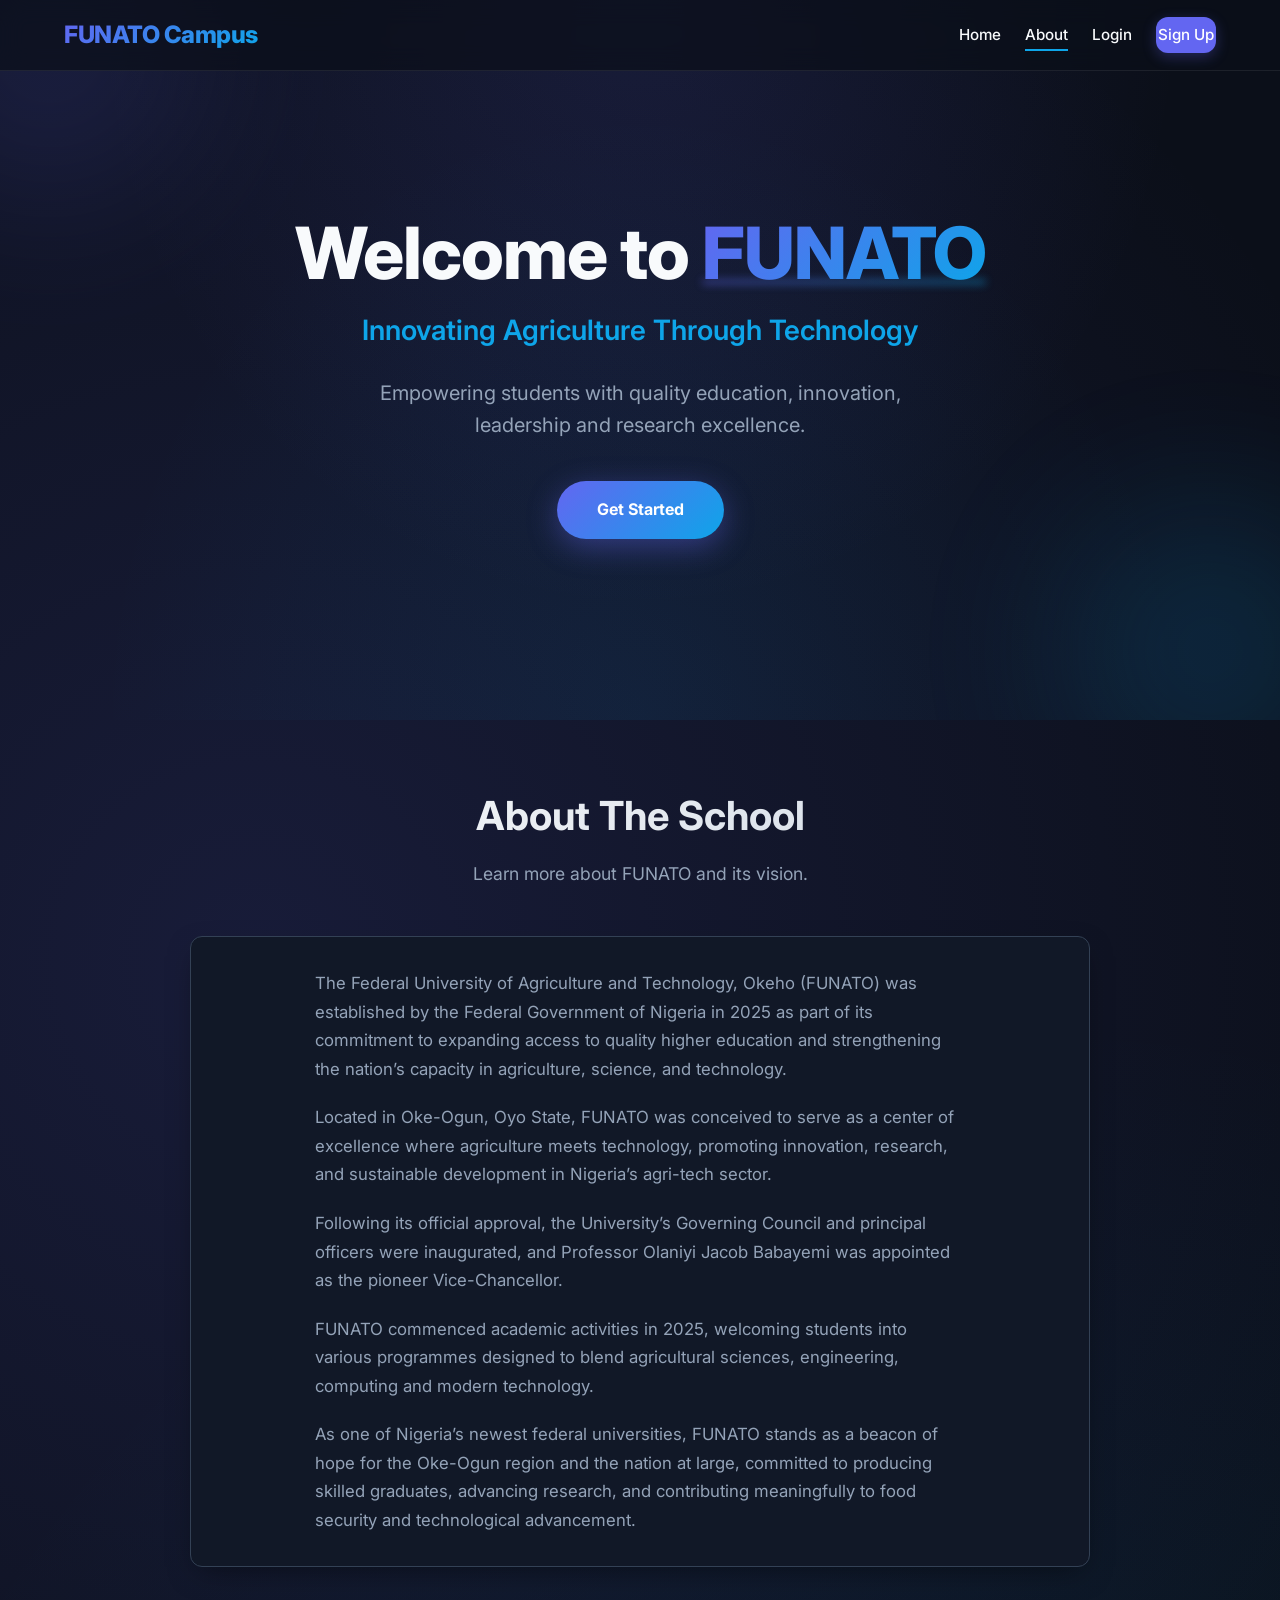
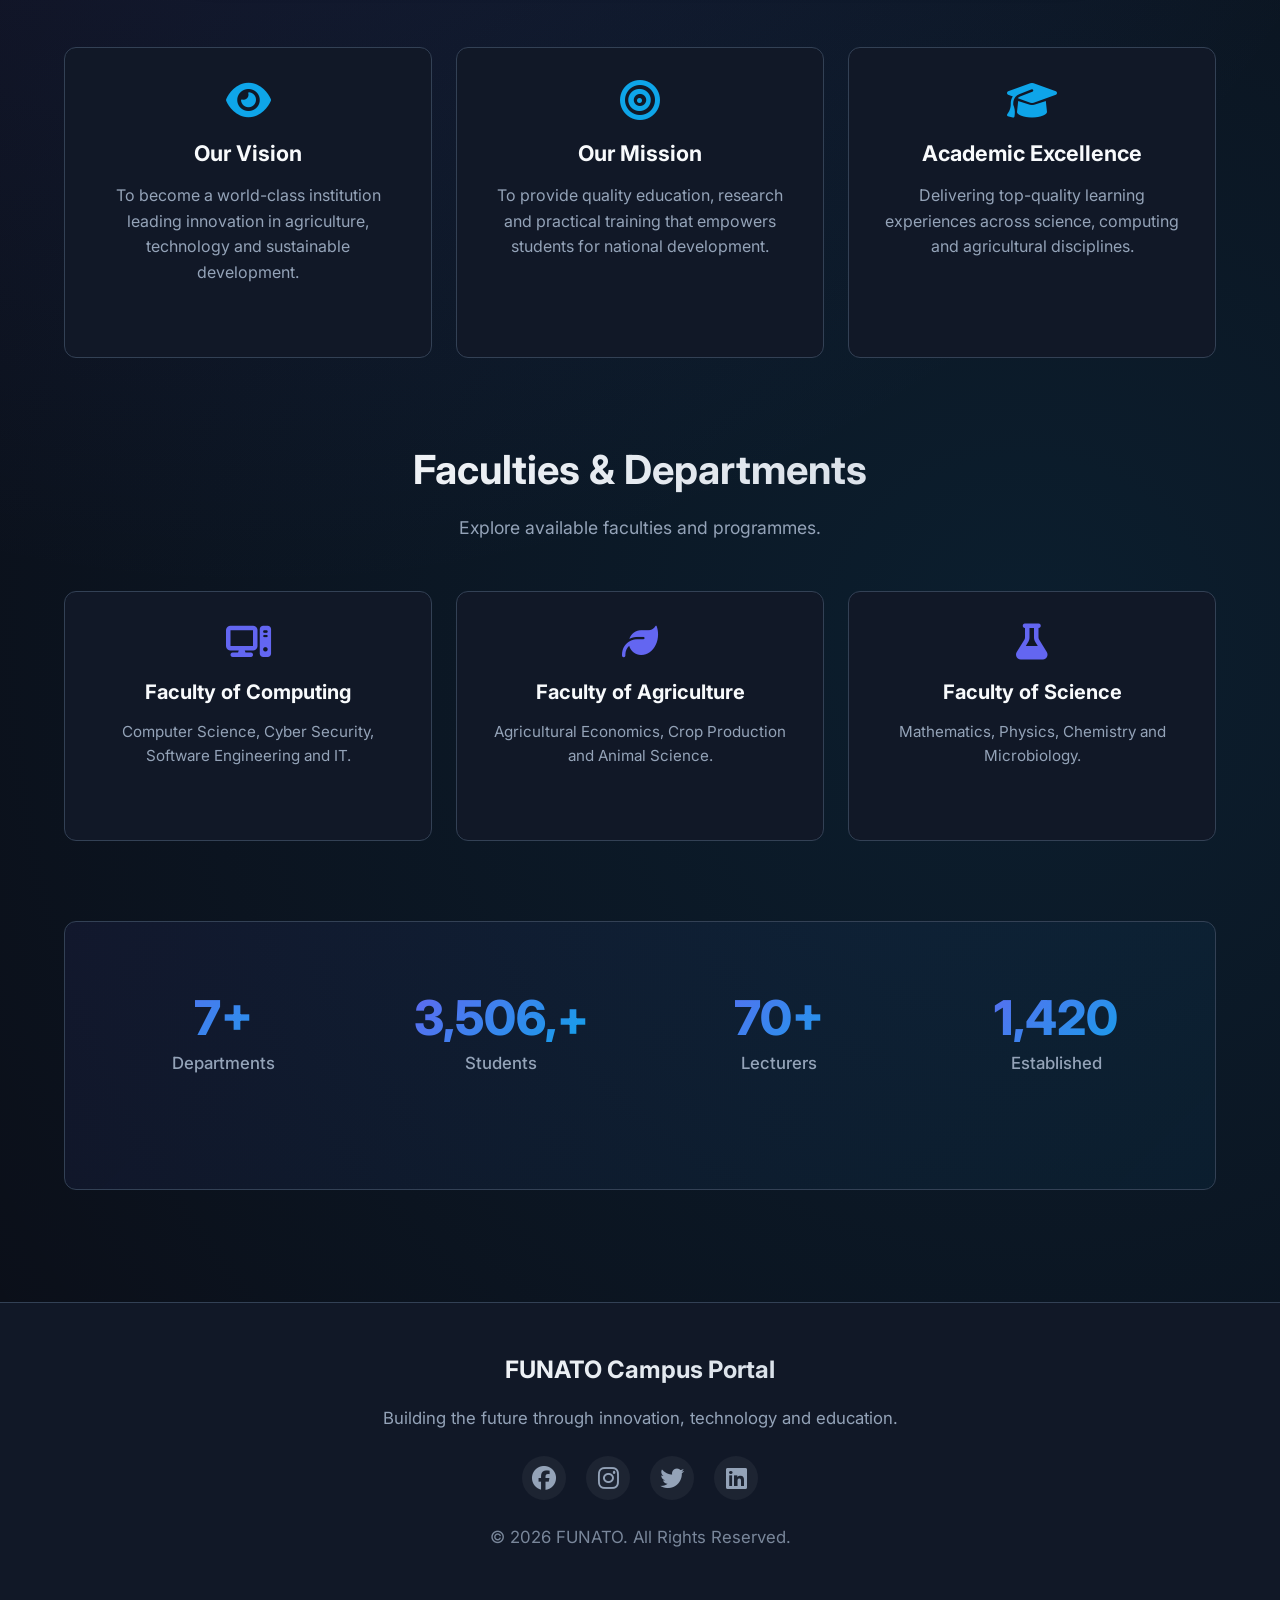
==== about.html @ 000d0471 "Add files via upload" ====
<!DOCTYPE html>
<html lang="en">
<head>
  <meta charset="UTF-8">
  <meta name="viewport" content="width=device-width, initial-scale=1.0">

  <title>Funato Campus - About</title>

  <!-- Google Font -->

  <link rel="preconnect" href="https://fonts.googleapis.com">
  <link rel="preconnect" href="https://fonts.gstatic.com" crossorigin>

  <link href="https://fonts.googleapis.com/css2?family=Poppins:wght@300;400;500;600;700&display=swap" rel="stylesheet">

  <!-- Font Awesome -->

  <link rel="stylesheet"
  href="https://cdnjs.cloudflare.com/ajax/libs/font-awesome/6.5.2/css/all.min.css">

  <!-- CSS -->

  <link rel="stylesheet" href="/assets/css/styles.css">

</head>

<body>

  <!-- NAVBAR -->

  <nav class="public-nav">

    <div class="nav-container">

      <a href="index.html" class="logo">
        FUNATO Campus
      </a>

      <div class="nav-links">

        <a href="index.html">Home</a>

        <a href="/about.html" class="active">
          About
        </a>


        <a href="login.html">
          Login
        </a>

        <a href="register.html" class="btn btn-primary btn-sm">
          Sign Up
        </a>

      </div>

      <!-- MOBILE MENU -->

      <div class="hamburger">

        <span></span>
        <span></span>
        <span></span>

      </div>

    </div>

  </nav>

  <!-- MOBILE NAV -->

  <div class="mobile-menu">

    <a href="/index.html">Home</a>

    <a href="/about.html">About</a>

    <a href="/courses.html">Courses</a>

    <a href="/lecturers.html">Lecturers</a>

    <a href="/login.html">Login</a>

    <a href="/register.html">Sign Up</a>

  </div>

  <!-- HERO SECTION -->

  <section class="about-hero">

    <div class="hero-content">

      <h1>
        Welcome to <span class="highlight">FUNATO</span>
      </h1>

      <h2 class="animated-role-text">
        Innovating Agriculture Through Technology
      </h2>

      <p>
        Empowering students with quality education,
        innovation, leadership and research excellence.
      </p>

      <a href="/register.html" class="hero-btn">
        Get Started
      </a>

    </div>

  </section>

  <!-- ABOUT SECTION -->

  <main class="about-container">

    <!-- ABOUT SCHOOL -->

    <section class="school-section">

      <div class="section-title">

        <h2>About The School</h2>

        <p>
          Learn more about FUNATO and its vision.
        </p>

      </div>

      <div class="school-text">

        <p>
          The Federal University of Agriculture and Technology,
          Okeho (FUNATO) was established by the Federal Government
          of Nigeria in 2025 as part of its commitment to expanding
          access to quality higher education and strengthening the
          nation’s capacity in agriculture, science, and technology.
        </p>

        <p>
          Located in Oke-Ogun, Oyo State, FUNATO was conceived
          to serve as a center of excellence where agriculture
          meets technology, promoting innovation, research,
          and sustainable development in Nigeria’s agri-tech sector.
        </p>

        <p>
          Following its official approval, the University’s
          Governing Council and principal officers were inaugurated,
          and Professor Olaniyi Jacob Babayemi was appointed as
          the pioneer Vice-Chancellor.
        </p>

        <p>
          FUNATO commenced academic activities in 2025,
          welcoming students into various programmes designed
          to blend agricultural sciences, engineering,
          computing and modern technology.
        </p>

        <p>
          As one of Nigeria’s newest federal universities,
          FUNATO stands as a beacon of hope for the Oke-Ogun region
          and the nation at large, committed to producing skilled
          graduates, advancing research, and contributing
          meaningfully to food security and technological advancement.
        </p>

      </div>

    </section>

    <!-- VISION & MISSION -->

    <section class="vision-mission">
      <div class="vision-box">

        <i class="fa-solid fa-eye"></i>

        <h3>Our Vision</h3>

        <p>
          To become a world-class institution leading innovation
          in agriculture, technology and sustainable development.
        </p>

      </div>

      <div class="vision-box">

        <i class="fa-solid fa-bullseye"></i>

        <h3>Our Mission</h3>

        <p>
          To provide quality education, research and practical
          training that empowers students for national development.
        </p>

      </div>

      <div class="vision-box">

        <i class="fa-solid fa-graduation-cap"></i>

        <h3>Academic Excellence</h3>

        <p>
          Delivering top-quality learning experiences
          across science, computing and agricultural disciplines.
        </p>

      </div>

    </section>

    <!-- FACULTIES -->

    <section class="faculties">

      <div class="section-title">

        <h2>Faculties & Departments</h2>

        <p>
          Explore available faculties and programmes.
        </p>

      </div>

      <div class="faculty-grid">

        <div class="faculty-card">
          <i class="fa-solid fa-computer"></i>
          <h3>Faculty of Computing</h3>
          <p>
            Computer Science, Cyber Security,
            Software Engineering and IT.
          </p>
        </div>

        <div class="faculty-card">
          <i class="fa-solid fa-leaf"></i>
          <h3>Faculty of Agriculture</h3>
          <p>
            Agricultural Economics,
            Crop Production and Animal Science.
          </p>
        </div>

        <div class="faculty-card">
          <i class="fa-solid fa-flask"></i>
          <h3>Faculty of Science</h3>
          <p>
            Mathematics, Physics,
            Chemistry and Microbiology.
          </p>
        </div>

      </div>

    </section>

    <!-- STATISTICS -->

    <section class="stats-section">

      <div class="stat-box">

        <h2>10+</h2>

        <p>Departments</p>

      </div>

      <div class="stat-box">

        <h2>5,000+</h2>

        <p>Students</p>

      </div>

      <div class="stat-box">

        <h2>100+</h2>

        <p>Lecturers</p>

      </div>

      <div class="stat-box">

        <h2>2025</h2>

        <p>Established</p>

      </div>

    </section>

  </main>

  <!-- FOOTER -->

  <footer class="footer">

    <div class="footer-content">

      <h3>FUNATO Campus Portal</h3>

      <p>
        Building the future through innovation,
        technology and education.
      </p>

      <div class="socials">

        <i class="fa-brands fa-facebook"></i>

        <i class="fa-brands fa-instagram"></i>

        <i class="fa-brands fa-twitter"></i>

        <i class="fa-brands fa-linkedin"></i>

      </div>

      <p class="copyright">
        © 2026 FUNATO. All Rights Reserved.
      </p>

    </div>

  </footer>

  <script src="/assets/js/script.js"></script>

</body>
</html>
---- assets/css/styles.css ----
@import url('https://fonts.googleapis.com/css2?family=Inter:wght@400;500;600;700;800&display=swap');

:root {
  --primary: #6366f1;
  --primary-hover: #4f46e5;
  --accent: #0ea5e9;
  --bg: #0b0f19;
  --surface: #111827;
  --text: #f8fafc;
  --muted: #94a3b8;
  --border: #334155;
  --radius: 12px;
  --transition: 0.3s cubic-bezier(0.4, 0, 0.2, 1);
  --shadow: 0 10px 30px -10px rgba(0, 0, 0, 0.5);
}

* { box-sizing: border-box; margin: 0; padding: 0; }
html { scroll-behavior: smooth; }
body {
  font-family: 'Inter', system-ui, -apple-system, sans-serif;
  background: var(--bg);
  color: var(--text);
  line-height: 1.6;
  overflow-x: hidden;
  background-image: 
    radial-gradient(circle at 20% 30%, rgba(99, 102, 241, 0.15) 0%, transparent 50%),
    radial-gradient(circle at 80% 70%, rgba(14, 165, 233, 0.1) 0%, transparent 50%);
}

a { text-decoration: none; color: inherit; transition: var(--transition); }
a:focus-visible { outline: 2px solid var(--accent); outline-offset: 2px; border-radius: 4px; }

/* Navigation */
.public-nav {
  position: fixed; top: 0; left: 0; width: 100%; z-index: 1000;
  backdrop-filter: blur(12px); -webkit-backdrop-filter: blur(12px);
  background: rgba(11, 15, 25, 0.7); border-bottom: 1px solid rgba(255, 255, 255, 0.08);
  transition: var(--transition);
}
.public-nav.scrolled { background: rgba(11, 15, 25, 0.95); box-shadow: var(--shadow); }

.nav-container { max-width: 1200px; margin: 0 auto; padding: 1rem 1.5rem; display: flex; justify-content: space-between; align-items: center; }
.logo { font-size: 1.5rem; font-weight: 800; letter-spacing: -0.5px; background: linear-gradient(135deg, var(--primary), var(--accent)); -webkit-background-clip: text; background-clip: text; color: transparent; }

.nav-links { display: flex; gap: 1.5rem; align-items: center; }
.nav-links a { font-weight: 500; font-size: 0.95rem; position: relative; padding: 0.25rem 0; }
.nav-links a::after { content: ''; position: absolute; bottom: 0; left: 0; width: 0; height: 2px; background: var(--accent); transition: var(--transition); }
.nav-links a:hover::after, .nav-links a.active::after { width: 100%; }
.nav-links a:hover { color: var(--accent); }

/* Buttons */
.btn { display: inline-flex; align-items: center; justify-content: center; padding: 0.75rem 1.5rem; border-radius: var(--radius); font-weight: 600; font-size: 0.95rem; cursor: pointer; border: 2px solid transparent; transition: var(--transition); position: relative; overflow: hidden; }
.btn-primary { background: var(--primary); color: white; box-shadow: 0 4px 14px rgba(99, 102, 241, 0.3); }
.btn-primary:hover { background: var(--primary-hover); transform: translateY(-2px); box-shadow: 0 8px 25px rgba(99, 102, 241, 0.4); }
.btn-outline { background: transparent; border-color: var(--border); color: var(--text); }
.btn-outline:hover { border-color: var(--primary); color: var(--primary); background: rgba(99, 102, 241, 0.1); transform: translateY(-2px); }
.btn-sm { padding: 0.5rem 1rem; font-size: 0.85rem; }

/* Hamburger */
.hamburger { display: none; flex-direction: column; gap: 5px; cursor: pointer; padding: 0.5rem; z-index: 1001; background: none; border: none; }
.hamburger span { display: block; width: 24px; height: 2px; background: var(--text); border-radius: 2px; transition: var(--transition); transform-origin: center; }
.hamburger.active span:nth-child(1) { transform: translateY(7px) rotate(45deg); }
.hamburger.active span:nth-child(2) { opacity: 0; transform: scaleX(0); }
.hamburger.active span:nth-child(3) { transform: translateY(-7px) rotate(-45deg); }

/* Mobile Menu */
.mobile-menu { 
  position: fixed; top: 72px; left: 0; width: 100%; background: var(--surface); 
  padding: 1.5rem; display: flex; flex-direction: column; gap: 1rem; 
  border-bottom: 1px solid var(--border); box-shadow: var(--shadow);
  transform: translateY(-20px); opacity: 0; visibility: hidden; 
  transition: var(--transition); z-index: 999; 
}
.mobile-menu.active { transform: translateY(0); opacity: 1; visibility: visible; }
.mobile-menu a { padding: 0.75rem 1rem; border-radius: 8px; font-weight: 500; }
.mobile-menu a:hover { background: rgba(255,255,255,0.05); color: var(--accent); }

/* Hero Section */
main.container { max-width: 1000px; margin: 120px auto 4rem; padding: 2rem 1.5rem; text-align: center; position: relative; }
main h1 { font-size: clamp(2.5rem, 5vw, 4rem); margin-bottom: 1rem; line-height: 1.2; background: linear-gradient(90deg, #fff, #cbd5e1, #fff); background-size: 200% auto; -webkit-background-clip: text; background-clip: text; color: transparent; animation: shimmer 4s linear infinite, fadeUp 0.8s ease-out both; }
main p { color: var(--muted); font-size: clamp(1rem, 2vw, 1.25rem); max-width: 650px; margin: 0 auto 2.5rem; animation: fadeUp 0.8s ease-out 0.2s both; }
main > div[style*="flex"] { display: flex; gap: 1rem; justify-content: center; flex-wrap: wrap; animation: fadeUp 0.8s ease-out 0.4s both; }

/* Decorative Glow */
main.container::before { content: ''; position: absolute; top: -50px; left: -50px; width: 150px; height: 150px; background: var(--primary); filter: blur(80px); opacity: 0.2; border-radius: 50%; animation: float 8s ease-in-out infinite; z-index: -1; pointer-events: none; }
main.container::after { content: ''; position: absolute; bottom: -30px; right: -30px; width: 120px; height: 120px; background: var(--accent); filter: blur(70px); opacity: 0.2; border-radius: 50%; animation: float 10s ease-in-out infinite reverse; z-index: -1; pointer-events: none; }

/* Animations */
@keyframes shimmer { to { background-position: 200% center; } }
@keyframes fadeUp { from { opacity: 0; transform: translateY(24px); } to { opacity: 1; transform: translateY(0); } }
@keyframes float { 0%, 100% { transform: translate(0, 0); } 50% { transform: translate(20px, -20px); } }

/* Responsive */
@media (max-width: 768px) {
  .nav-links { display: none; }
  .hamburger { display: flex; }
  main.container { margin-top: 100px; padding: 1.5rem; }
  .btn { width: 100%; max-width: 280px; }
}

/* ============ ABOUT PAGE SPECIFIC STYLES ============ */

/* Hero Section */
.about-hero {
  min-height: 80vh;
  display: flex;
  align-items: center;
  justify-content: center;
  text-align: center;
  padding: 6rem 1.5rem 4rem;
  position: relative;
  overflow: hidden;
  background: radial-gradient(ellipse at top, rgba(99, 102, 241, 0.12), transparent 60%),
              radial-gradient(ellipse at bottom, rgba(14, 165, 233, 0.08), transparent 60%);
}

.hero-content {
  max-width: 800px;
  animation: fadeUp 1s ease-out both;
}

.hero-content h1 {
  font-size: clamp(2.5rem, 6vw, 4.5rem);
  font-weight: 800;
  line-height: 1.1;
  margin-bottom: 1rem;
  letter-spacing: -1px;
}

.hero-content .highlight {
  background: linear-gradient(135deg, var(--primary), var(--accent));
  -webkit-background-clip: text;
  background-clip: text;
  color: transparent;
  position: relative;
  display: inline-block;
}

.hero-content .highlight::after {
  content: '';
  position: absolute;
  bottom: 8px;
  left: 50%;
  transform: translateX(-50%);
  width: 100%;
  height: 4px;
  background: linear-gradient(90deg, var(--primary), var(--accent));
  border-radius: 2px;
  opacity: 0.6;
  filter: blur(4px);
}

.animated-role-text {
  font-size: clamp(1.25rem, 3vw, 1.75rem);
  font-weight: 600;
  color: var(--accent);
  margin: 0.5rem 0 1.5rem;
  min-height: 2.2rem;
  animation: fadeUp 1s ease-out 0.2s both;
}

.hero-content p {
  color: var(--muted);
  font-size: clamp(1rem, 2.5vw, 1.25rem);
  max-width: 600px;
  margin: 0 auto 2.5rem;
  animation: fadeUp 1s ease-out 0.4s both;
}

.hero-btn {
  display: inline-flex;
  align-items: center;
  gap: 0.5rem;
  padding: 1rem 2.5rem;
  background: linear-gradient(135deg, var(--primary), var(--accent));
  color: white;
  font-weight: 700;
  border-radius: 50px;
  border: none;
  cursor: pointer;
  transition: var(--transition);
  box-shadow: 0 8px 30px rgba(99, 102, 241, 0.4);
  animation: fadeUp 1s ease-out 0.6s both, pulse 3s infinite 1s;
}

.hero-btn:hover {
  transform: translateY(-3px) scale(1.03);
  box-shadow: 0 15px 40px rgba(99, 102, 241, 0.6);
}

.hero-btn i {
  transition: var(--transition);
}

.hero-btn:hover i {
  transform: translateX(4px);
}

@keyframes pulse {
  0%, 100% { box-shadow: 0 8px 30px rgba(99, 102, 241, 0.4); }
  50% { box-shadow: 0 8px 45px rgba(99, 102, 241, 0.7); }
}

/* Decorative floating elements */
.about-hero::before,
.about-hero::after {
  content: '';
  position: absolute;
  width: 300px;
  height: 300px;
  border-radius: 50%;
  filter: blur(80px);
  opacity: 0.15;
  z-index: 0;
  animation: float 12s ease-in-out infinite;
  pointer-events: none;
}

.about-hero::before {
  background: var(--primary);
  top: -100px;
  left: -100px;
}

.about-hero::after {
  background: var(--accent);
  bottom: -80px;
  right: -80px;
  animation-delay: -6s;
}

/* Main Container */
.about-container {
  max-width: 1200px;
  margin: 0 auto;
  padding: 4rem 1.5rem;
}

/* Section Titles */
.section-title {
  text-align: center;
  margin-bottom: 3rem;
  animation: fadeUp 0.8s ease-out both;
}

.section-title h2 {
  font-size: clamp(1.75rem, 4vw, 2.5rem);
  font-weight: 700;
  margin-bottom: 0.75rem;
  background: linear-gradient(135deg, #fff, #cbd5e1);
  -webkit-background-clip: text;
  background-clip: text;
  color: transparent;
}

.section-title p {
  color: var(--muted);
  font-size: 1.1rem;
  max-width: 600px;
  margin: 0 auto;
}

/* School Section */
.school-section {
  margin-bottom: 5rem;
  animation: fadeUp 0.8s ease-out 0.2s both;
}

.school-text {
  background: var(--surface);
  border: 1px solid var(--border);
  border-radius: var(--radius);
  padding: 2rem;
  max-width: 900px;
  margin: 0 auto;
  box-shadow: var(--shadow);
}

.school-text p {
  color: var(--muted);
  margin-bottom: 1.25rem;
  line-height: 1.7;
  font-size: 1.05rem;
}

.school-text p:last-child {
  margin-bottom: 0;
}

/* Vision & Mission Cards */
.vision-mission {
  display: grid;
  grid-template-columns: repeat(auto-fit, minmax(280px, 1fr));
  gap: 1.5rem;
  margin-bottom: 5rem;
}

.vision-box {
  background: var(--surface);
  border: 1px solid var(--border);
  border-radius: var(--radius);
  padding: 2rem;
  text-align: center;
  transition: var(--transition);
  position: relative;
  overflow: hidden;
  animation: fadeUp 0.8s ease-out both;
}

.vision-box:nth-child(1) { animation-delay: 0.1s; }
.vision-box:nth-child(2) { animation-delay: 0.2s; }
.vision-box:nth-child(3) { animation-delay: 0.3s; }

.vision-box::before {
  content: '';
  position: absolute;
  top: 0;
  left: 0;
  width: 100%;
  height: 4px;
  background: linear-gradient(90deg, var(--primary), var(--accent));
  transform: scaleX(0);
  transform-origin: left;
  transition: var(--transition);
}

.vision-box:hover {
  transform: translateY(-8px);
  border-color: var(--primary);
  box-shadow: 0 20px 40px rgba(0, 0, 0, 0.3);
}

.vision-box:hover::before {
  transform: scaleX(1);
}

.vision-box i {
  font-size: 2.5rem;
  color: var(--accent);
  margin-bottom: 1rem;
  display: block;
}

.vision-box h3 {
  font-size: 1.35rem;
  font-weight: 700;
  margin-bottom: 0.75rem;
  color: var(--text);
}

.vision-box p {
  color: var(--muted);
  font-size: 1rem;
  line-height: 1.6;
}

/* Faculties Grid */
.faculties {
  margin-bottom: 5rem;
}

.faculty-grid {
  display: grid;
  grid-template-columns: repeat(auto-fit, minmax(280px, 1fr));
  gap: 1.5rem;
}

.faculty-card {
  background: var(--surface);
  border: 1px solid var(--border);
  border-radius: var(--radius);
  padding: 2rem;
  text-align: center;
  transition: var(--transition);
  position: relative;
  overflow: hidden;
  animation: fadeUp 0.8s ease-out both;
}

.faculty-card:nth-child(1) { animation-delay: 0.1s; }
.faculty-card:nth-child(2) { animation-delay: 0.2s; }
.faculty-card:nth-child(3) { animation-delay: 0.3s; }

.faculty-card::after {
  content: '';
  position: absolute;
  inset: 0;
  background: linear-gradient(135deg, rgba(99, 102, 241, 0.08), transparent);
  opacity: 0;
  transition: var(--transition);
  pointer-events: none;
}

.faculty-card:hover {
  transform: translateY(-6px);
  border-color: var(--primary);
  box-shadow: 0 15px 35px rgba(0, 0, 0, 0.25);
}

.faculty-card:hover::after {
  opacity: 1;
}

.faculty-card i {
  font-size: 2.25rem;
  color: var(--primary);
  margin-bottom: 1rem;
  display: block;
  transition: var(--transition);
}

.faculty-card:hover i {
  transform: scale(1.1) rotate(5deg);
  color: var(--accent);
}

.faculty-card h3 {
  font-size: 1.25rem;
  font-weight: 700;
  margin-bottom: 0.75rem;
  color: var(--text);
}

.faculty-card p {
  color: var(--muted);
  font-size: 0.95rem;
  line-height: 1.6;
}

/* Statistics Section */
.stats-section {
  display: grid;
  grid-template-columns: repeat(auto-fit, minmax(180px, 1fr));
  gap: 1.5rem;
  padding: 3rem 2rem;
  background: linear-gradient(135deg, rgba(99, 102, 241, 0.08), rgba(14, 165, 233, 0.05));
  border: 1px solid var(--border);
  border-radius: var(--radius);
  text-align: center;
  animation: fadeUp 0.8s ease-out 0.4s both;
}

.stat-box {
  padding: 1.5rem;
}

.stat-box h2 {
  font-size: clamp(2rem, 5vw, 3rem);
  font-weight: 800;
  background: linear-gradient(135deg, var(--primary), var(--accent));
  -webkit-background-clip: text;
  background-clip: text;
  color: transparent;
  margin-bottom: 0.5rem;
  line-height: 1;
}

.stat-box p {
  color: var(--muted);
  font-weight: 500;
  font-size: 1.05rem;
}

/* Footer */
.footer {
  background: var(--surface);
  border-top: 1px solid var(--border);
  padding: 3rem 1.5rem 2rem;
  text-align: center;
  margin-top: 3rem;
}

.footer-content {
  max-width: 600px;
  margin: 0 auto;
}

.footer h3 {
  font-size: 1.5rem;
  font-weight: 700;
  margin-bottom: 1rem;
  background: linear-gradient(135deg, #fff, #cbd5e1);
  -webkit-background-clip: text;
  background-clip: text;
  color: transparent;
}

.footer p {
  color: var(--muted);
  margin-bottom: 1.5rem;
  font-size: 1.05rem;
}

.socials {
  display: flex;
  justify-content: center;
  gap: 1.25rem;
  margin-bottom: 1.5rem;
}

.socials i {
  font-size: 1.5rem;
  color: var(--muted);
  transition: var(--transition);
  cursor: pointer;
  width: 44px;
  height: 44px;
  display: flex;
  align-items: center;
  justify-content: center;
  border-radius: 50%;
  background: rgba(255, 255, 255, 0.05);
}

.socials i:hover {
  color: var(--accent);
  background: rgba(14, 165, 233, 0.15);
  transform: translateY(-3px);
}

.copyright {
  color: var(--muted);
  font-size: 0.9rem;
  opacity: 0.8;
}

/* ============ SCROLL ANIMATIONS ============ */
.scroll-reveal {
  opacity: 0;
  transform: translateY(30px);
  transition: opacity 0.8s ease, transform 0.8s ease;
}

.scroll-reveal.visible {
  opacity: 1;
  transform: translateY(0);
}

/* Staggered delays for grid items */
.faculty-card.scroll-reveal:nth-child(1) { transition-delay: 0.1s; }
.faculty-card.scroll-reveal:nth-child(2) { transition-delay: 0.2s; }
.faculty-card.scroll-reveal:nth-child(3) { transition-delay: 0.3s; }

.vision-box.scroll-reveal:nth-child(1) { transition-delay: 0.1s; }
.vision-box.scroll-reveal:nth-child(2) { transition-delay: 0.2s; }
.vision-box.scroll-reveal:nth-child(3) { transition-delay: 0.3s; }

/* Responsive Adjustments */
@media (max-width: 768px) {
  .about-hero {
    min-height: 70vh;
    padding: 5rem 1.5rem 3rem;
  }
  
  .hero-btn {
    width: 100%;
    max-width: 300px;
    justify-content: center;
  }
  
  .about-container {
    padding: 3rem 1.5rem;
  }
  
  .school-text {
    padding: 1.5rem;
  }
  
  .vision-mission,
  .faculty-grid,
  .stats-section {
    grid-template-columns: 1fr;
  }
  
  .stat-box h2 {
    font-size: 2.5rem;
  }
}

@media (max-width: 480px) {
  .hero-content h1 {
    font-size: 2.25rem;
  }
  
  .animated-role-text {
    font-size: 1.25rem;
  }
  
  .section-title h2 {
    font-size: 1.75rem;
  }
}


/* ============ AUTH PAGES (Login/Signup) SHARED STYLES ============ */

.auth-wrapper {
  min-height: 100vh;
  display: flex;
  align-items: center;
  justify-content: center;
  padding: 2rem 1.5rem;
  background: var(--bg);
  background-image: 
    radial-gradient(ellipse at top, rgba(99, 102, 241, 0.1), transparent 50%),
    radial-gradient(ellipse at bottom, rgba(14, 165, 233, 0.08), transparent 50%);
  position: relative;
  overflow: hidden;
}

/* Decorative floating orbs */
.auth-wrapper::before,
.auth-wrapper::after {
  content: '';
  position: absolute;
  width: 400px;
  height: 400px;
  border-radius: 50%;
  filter: blur(100px);
  opacity: 0.15;
  animation: float 15s ease-in-out infinite;
  pointer-events: none;
  z-index: 0;
}

.auth-wrapper::before {
  background: var(--primary);
  top: -150px;
  left: -150px;
}

.auth-wrapper::after {
  background: var(--accent);
  bottom: -150px;
  right: -150px;
  animation-delay: -7s;
}

/* Auth Card */
.card {
  background: var(--surface);
  border: 1px solid var(--border);
  border-radius: 20px;
  padding: 2.5rem;
  width: 100%;
  max-width: 480px;
  box-shadow: var(--shadow);
  position: relative;
  z-index: 1;
  animation: cardEntrance 0.6s ease-out both;
}

@keyframes cardEntrance {
  from { opacity: 0; transform: translateY(30px) scale(0.98); }
  to { opacity: 1; transform: translateY(0) scale(1); }
}

.card h2 {
  font-size: 1.75rem;
  font-weight: 700;
  text-align: center;
  margin-bottom: 0.5rem;
  background: linear-gradient(135deg, #fff, #cbd5e1);
  -webkit-background-clip: text;
  background-clip: text;
  color: transparent;
}

.card > p {
  text-align: center;
  color: var(--muted);
  margin-bottom: 2rem;
  font-size: 0.95rem;
}

/* ============ FLOATING LABEL FORM ============ */

.form-group {
  position: relative;
  margin-bottom: 1.5rem;
}

.form-input,
.form-select {
  width: 100%;
  padding: 1rem 1.25rem;
  background: rgba(255, 255, 255, 0.05);
  border: 2px solid var(--border);
  border-radius: 12px;
  color: var(--text);
  font-size: 1rem;
  font-family: inherit;
  transition: var(--transition);
  outline: none;
}

.form-input:focus,
.form-select:focus {
  border-color: var(--primary);
  background: rgba(99, 102, 241, 0.08);
  box-shadow: 0 0 0 4px rgba(99, 102, 241, 0.15);
}

.form-input::placeholder {
  color: transparent;
}

/* Floating Label */
.form-label {
  position: absolute;
  left: 1.25rem;
  top: 1rem;
  color: var(--muted);
  font-size: 1rem;
  pointer-events: none;
  transition: var(--transition);
  background: var(--surface);
  padding: 0 0.35rem;
  z-index: 2;
}

/* Label float animation */
.form-input:focus ~ .form-label,
.form-input:not(:placeholder-shown) ~ .form-label,
.form-select:focus ~ .form-label,
.form-select:valid ~ .form-label {
  top: -0.6rem;
  left: 1rem;
  font-size: 0.8rem;
  font-weight: 600;
  color: var(--primary);
  background: var(--surface);
}

.form-input:focus ~ .form-label {
  color: var(--accent);
}

/* Error States */
.form-input.error,
.form-select.error {
  border-color: #ef4444;
  background: rgba(239, 68, 68, 0.08);
}

.form-input.error:focus,
.form-select.error:focus {
  box-shadow: 0 0 0 4px rgba(239, 68, 68, 0.15);
}

.form-error {
  position: absolute;
  left: 1.25rem;
  bottom: -1.4rem;
  color: #ef4444;
  font-size: 0.8rem;
  font-weight: 500;
  opacity: 0;
  transform: translateY(-6px);
  transition: var(--transition);
  pointer-events: none;
}

.form-group.error .form-error {
  opacity: 1;
  transform: translateY(0);
}

/* ============ PASSWORD FIELD WITH TOGGLE ============ */

.password-group {
  position: relative;
}

.toggle-password {
  position: absolute;
  right: 1rem;
  top: 50%;
  transform: translateY(-50%);
  cursor: pointer;
  font-size: 1.25rem;
  color: var(--muted);
  transition: var(--transition);
  z-index: 3;
  background: none;
  border: none;
  padding: 0.25rem;
  display: flex;
  align-items: center;
  justify-content: center;
  border-radius: 6px;
}

.toggle-password:hover {
  color: var(--accent);
  background: rgba(14, 165, 233, 0.1);
}

.toggle-password.active {
  color: var(--primary);
}

/* Password strength indicator (optional) */
.password-strength {
  height: 4px;
  background: var(--border);
  border-radius: 2px;
  margin-top: 0.5rem;
  overflow: hidden;
  display: none;
}

.password-strength.visible {
  display: block;
  animation: slideDown 0.3s ease;
}

@keyframes slideDown {
  from { opacity: 0; transform: translateY(-10px); }
  to { opacity: 1; transform: translateY(0); }
}

.password-strength-bar {
  height: 100%;
  width: 0%;
  transition: width 0.3s ease, background 0.3s ease;
  border-radius: 2px;
}

.password-strength-bar.weak { width: 33%; background: #ef4444; }
.password-strength-bar.medium { width: 66%; background: #f59e0b; }
.password-strength-bar.strong { width: 100%; background: #22c55e; }

/* ============ SUBMIT BUTTON ============ */

.btn-submit {
  width: 100%;
  padding: 1rem;
  background: linear-gradient(135deg, var(--primary), var(--accent));
  color: white;
  font-weight: 700;
  font-size: 1rem;
  border: none;
  border-radius: 12px;
  cursor: pointer;
  transition: var(--transition);
  position: relative;
  overflow: hidden;
  margin-top: 1rem;
  box-shadow: 0 8px 25px rgba(99, 102, 241, 0.35);
}

.btn-submit:hover {
  transform: translateY(-2px);
  box-shadow: 0 12px 35px rgba(99, 102, 241, 0.5);
}

.btn-submit:active {
  transform: translateY(0);
}

.btn-submit::after {
  content: '';
  position: absolute;
  inset: 0;
  background: linear-gradient(135deg, var(--accent), var(--primary));
  opacity: 0;
  transition: var(--transition);
}

.btn-submit:hover::after {
  opacity: 1;
}

.btn-submit:disabled {
  opacity: 0.6;
  cursor: not-allowed;
  transform: none;
}

/* Loading state */
.btn-submit.loading {
  pointer-events: none;
  color: transparent;
}

.btn-submit.loading::before {
  content: '';
  position: absolute;
  width: 20px;
  height: 20px;
  border: 2px solid rgba(255, 255, 255, 0.3);
  border-top-color: white;
  border-radius: 50%;
  animation: spin 0.8s linear infinite;
  left: 50%;
  top: 50%;
  transform: translate(-50%, -50%);
}

@keyframes spin {
  to { transform: translate(-50%, -50%) rotate(360deg); }
}

/* ============ FOOTER LINKS ============ */

.auth-footer {
  text-align: center;
  margin-top: 1.5rem;
  color: var(--muted);
  font-size: 0.95rem;
}

.auth-footer a {
  color: var(--accent);
  font-weight: 600;
  transition: var(--transition);
}

.auth-footer a:hover {
  color: var(--primary);
  text-decoration: underline;
}

/* ============ SOCIAL LOGIN (Optional) ============ */

.social-divider {
  display: flex;
  align-items: center;
  gap: 1rem;
  margin: 1.5rem 0;
  color: var(--muted);
  font-size: 0.9rem;
}

.social-divider::before,
.social-divider::after {
  content: '';
  flex: 1;
  height: 1px;
  background: var(--border);
}

.social-login {
  display: flex;
  gap: 1rem;
  justify-content: center;
}

.social-btn {
  display: flex;
  align-items: center;
  justify-content: center;
  width: 48px;
  height: 48px;
  border-radius: 12px;
  background: rgba(255, 255, 255, 0.05);
  border: 1px solid var(--border);
  color: var(--text);
  font-size: 1.25rem;
  transition: var(--transition);
  cursor: pointer;
}

.social-btn:hover {
  background: rgba(255, 255, 255, 0.1);
  border-color: var(--primary);
  transform: translateY(-3px);
  color: var(--accent);
}

/* ============ RESPONSIVE ============ */

@media (max-width: 480px) {
  .card {
    padding: 2rem 1.5rem;
    border-radius: 16px;
  }
  
  .card h2 {
    font-size: 1.5rem;
  }
  
  .form-input,
  .form-select {
    padding: 0.875rem 1rem;
  }
  
  .form-label {
    left: 1rem;
    top: 0.875rem;
  }
  
  .form-input:focus ~ .form-label,
  .form-input:not(:placeholder-shown) ~ .form-label,
  .form-select:focus ~ .form-label,
  .form-select:valid ~ .form-label {
    top: -0.5rem;
    left: 0.75rem;
    font-size: 0.75rem;
  }
  
  .toggle-password {
    right: 0.75rem;
  }
}

/* ============ ANIMATIONS UTILS ============ */

@keyframes shake {
  0%, 100% { transform: translateX(0); }
  25% { transform: translateX(-6px); }
  75% { transform: translateX(6px); }
}

.shake {
  animation: shake 0.3s ease-in-out;
}

@keyframes fadeIn {
  from { opacity: 0; }
  to { opacity: 1; }
}

.fade-in {
  animation: fadeIn 0.4s ease-out both;
}


/* Spinner inside buttons */
.spinner {
    display: inline-block;
    width: 16px;
    height: 16px;
    border: 3px solid rgba(255, 255, 255, 0.3);
    border-top: 3px solid #fff;
    border-radius: 50%;
    animation: spin 0.8s linear infinite;
    margin-right: 8px;
    vertical-align: middle;
}

@keyframes spin {
    0% { transform: rotate(0deg); }
    100% { transform: rotate(360deg); }
}
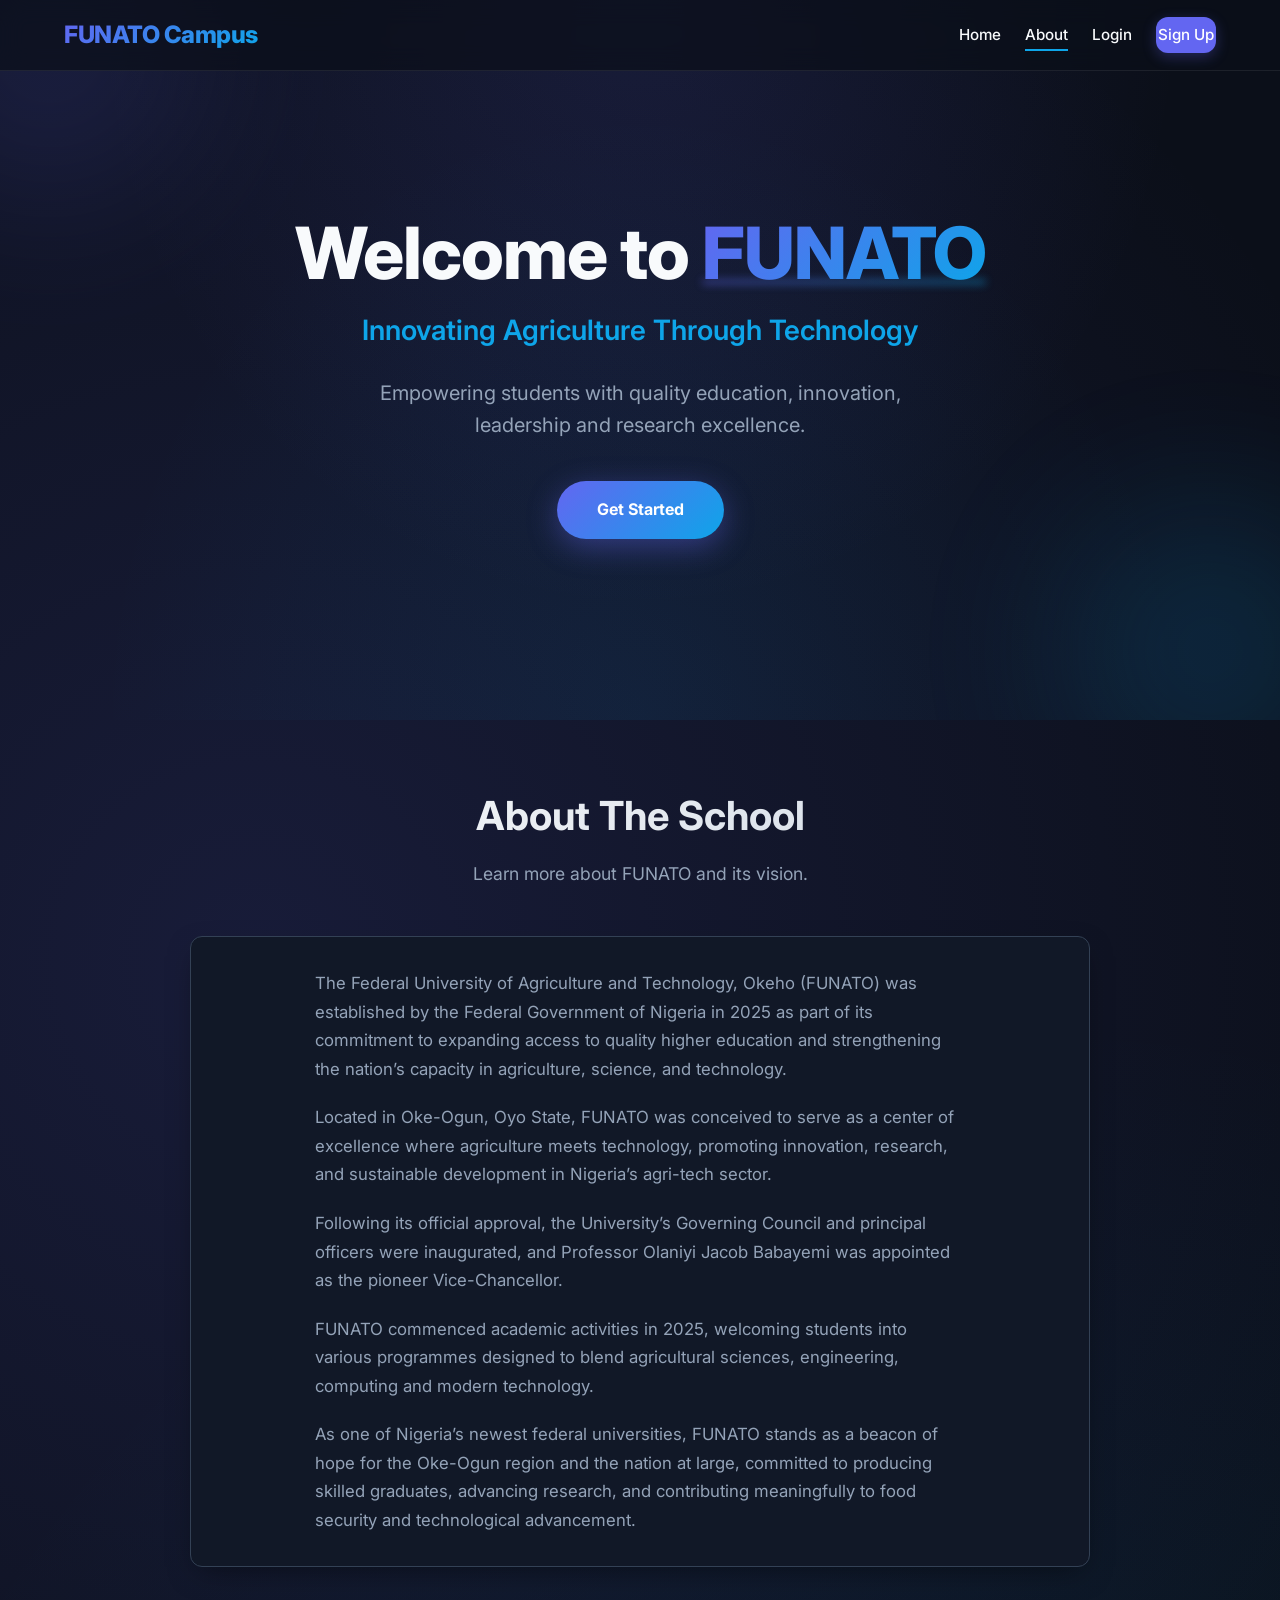
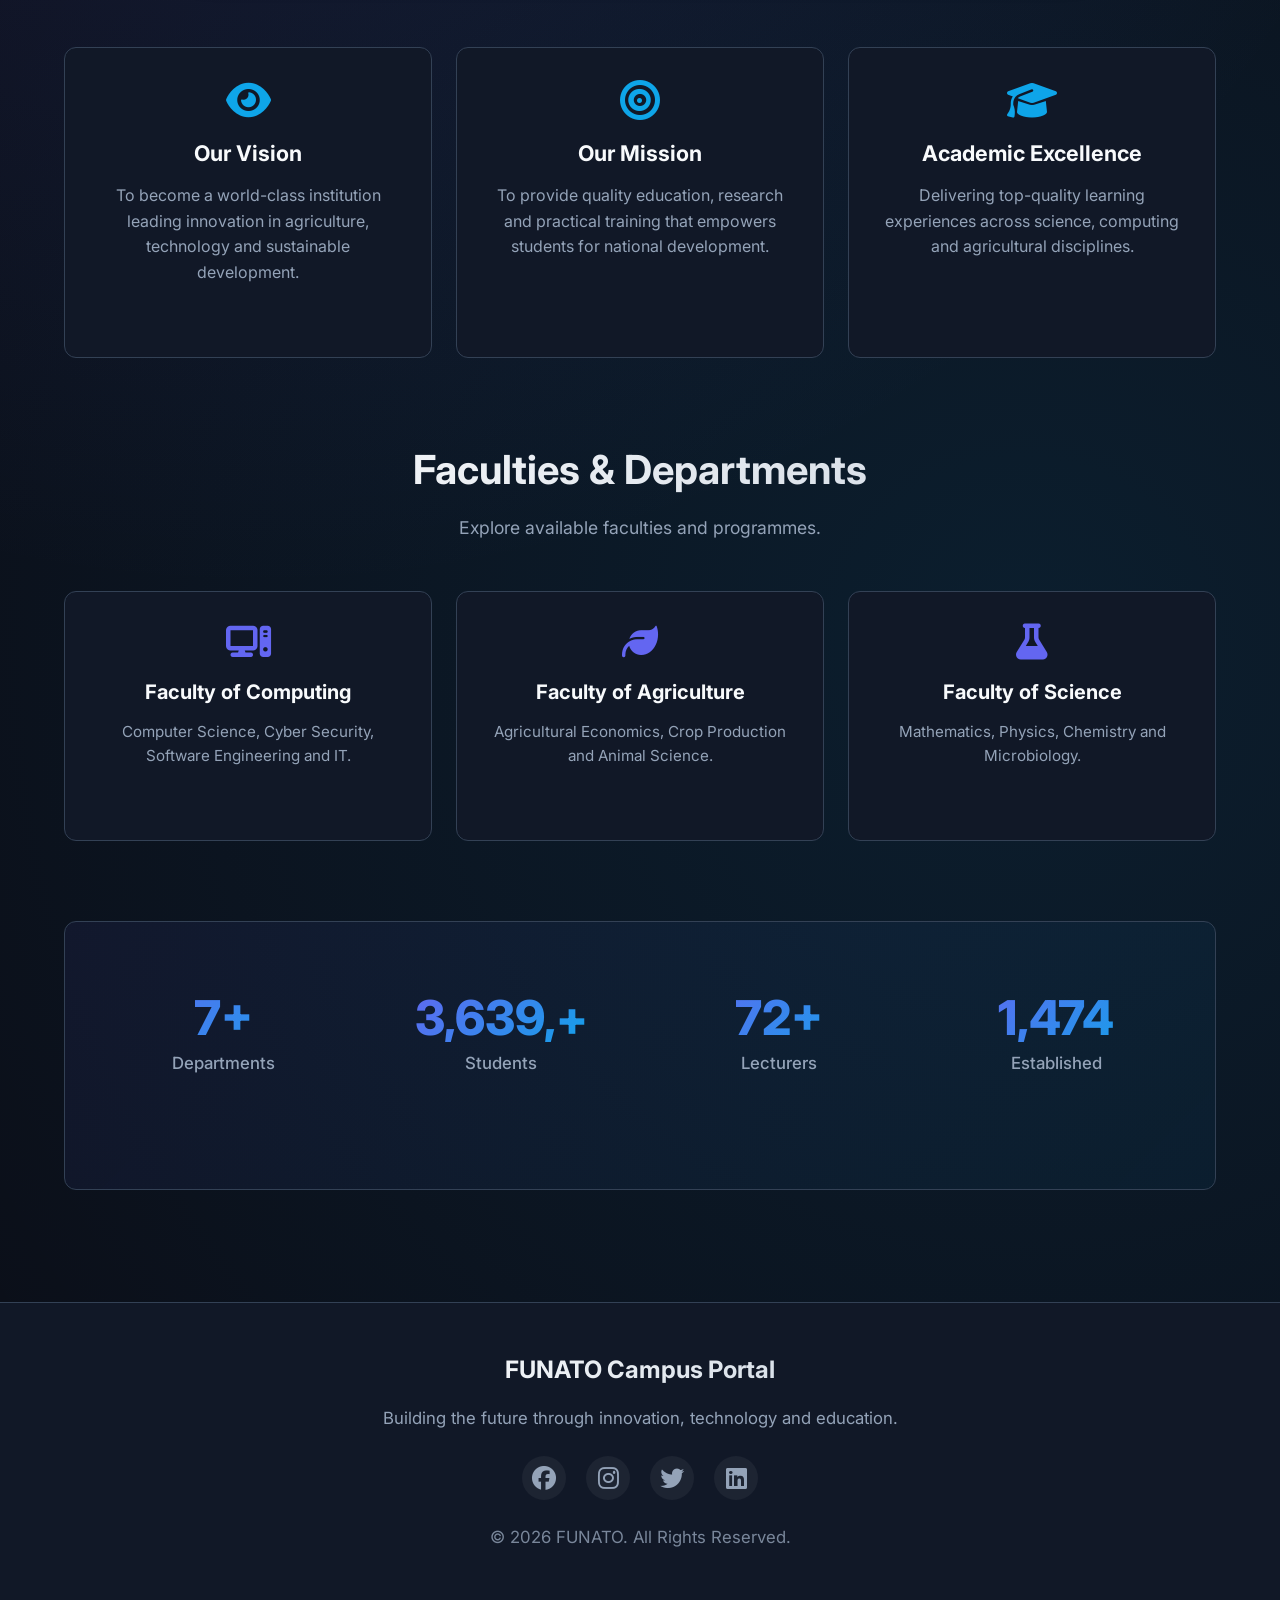
==== commit 72eaf2dd: "Fix HTML formatting and update asset paths" ====
--- a/about.html
+++ b/about.html
@@ -20,7 +20,7 @@
 
   <!-- CSS -->
 
-  <link rel="stylesheet" href="/assets/css/styles.css">
+  <link rel="stylesheet" href="./assets/css/styles.css">
 
 </head>
 
@@ -339,7 +339,7 @@
 
   </footer>
 
-  <script src="/assets/js/script.js"></script>
+  <script src="./assets/js/script.js"></script>
 
 </body>
-</html>+</html>
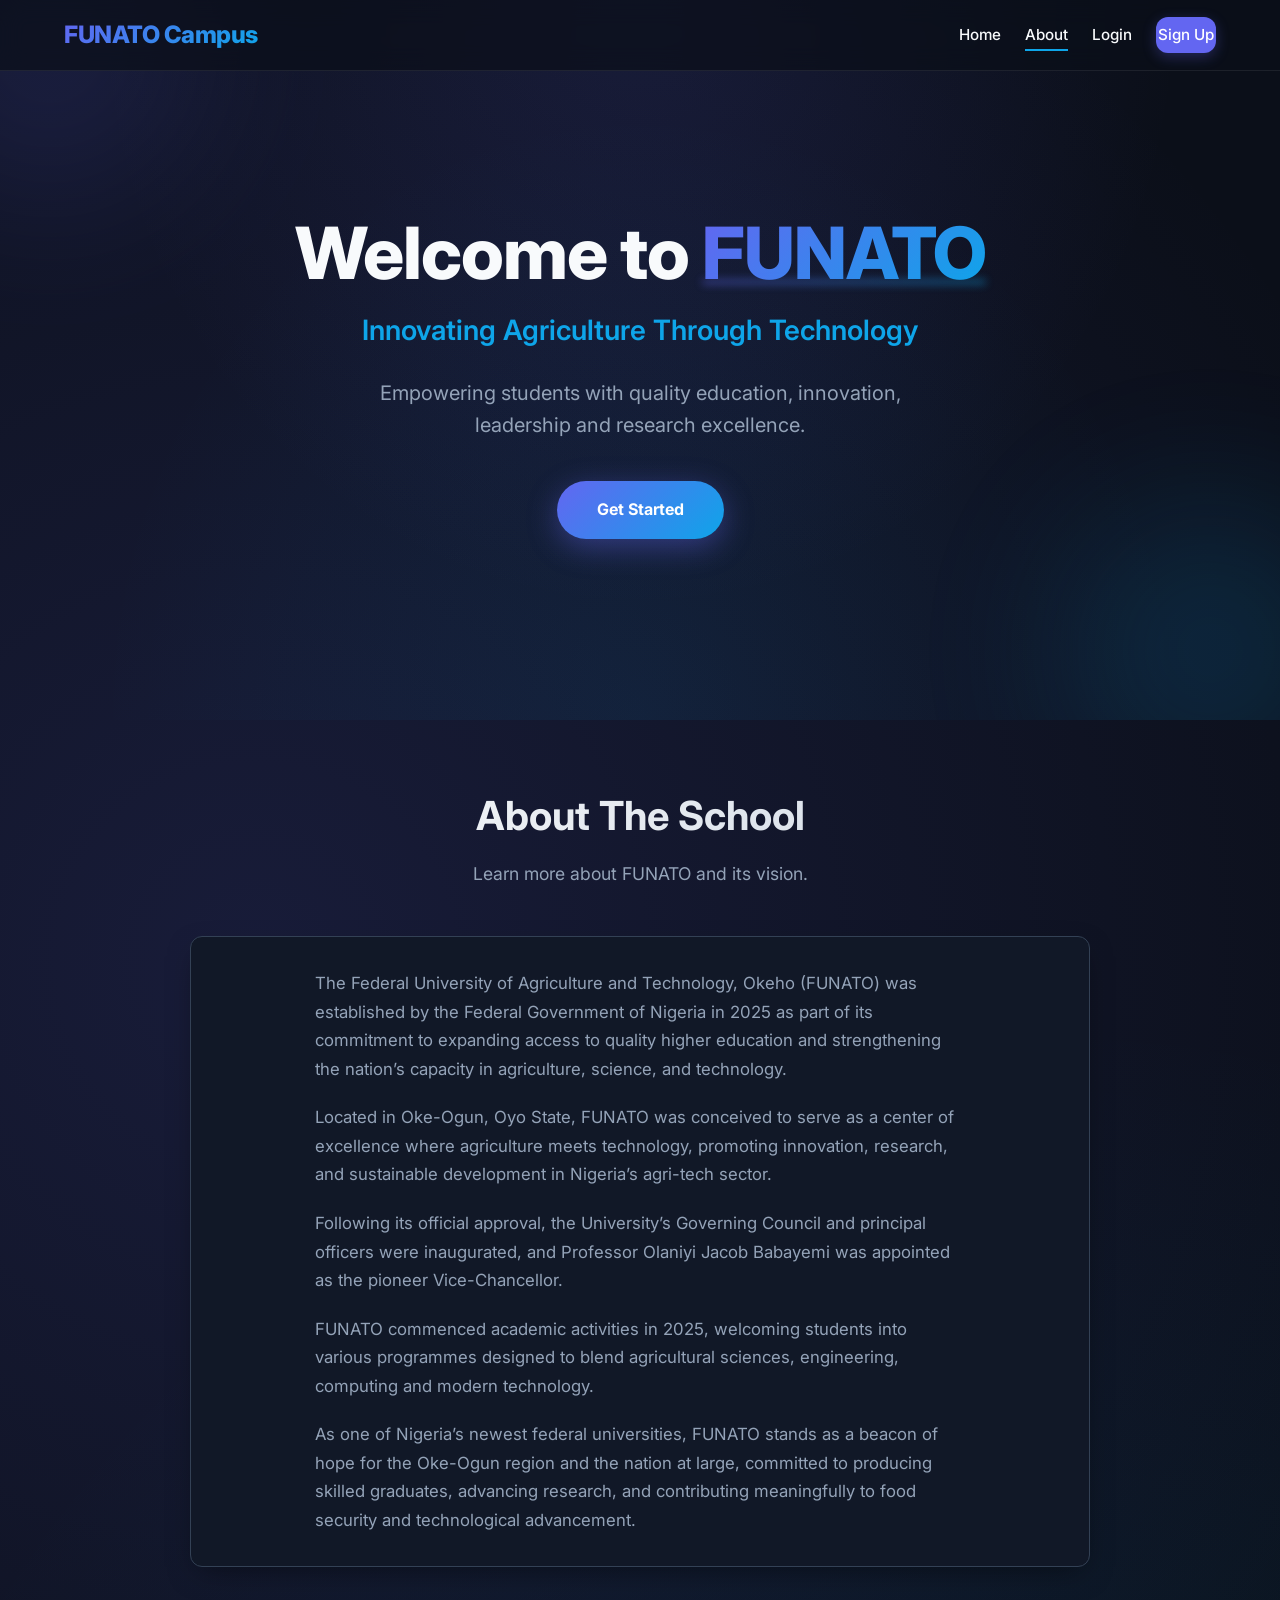
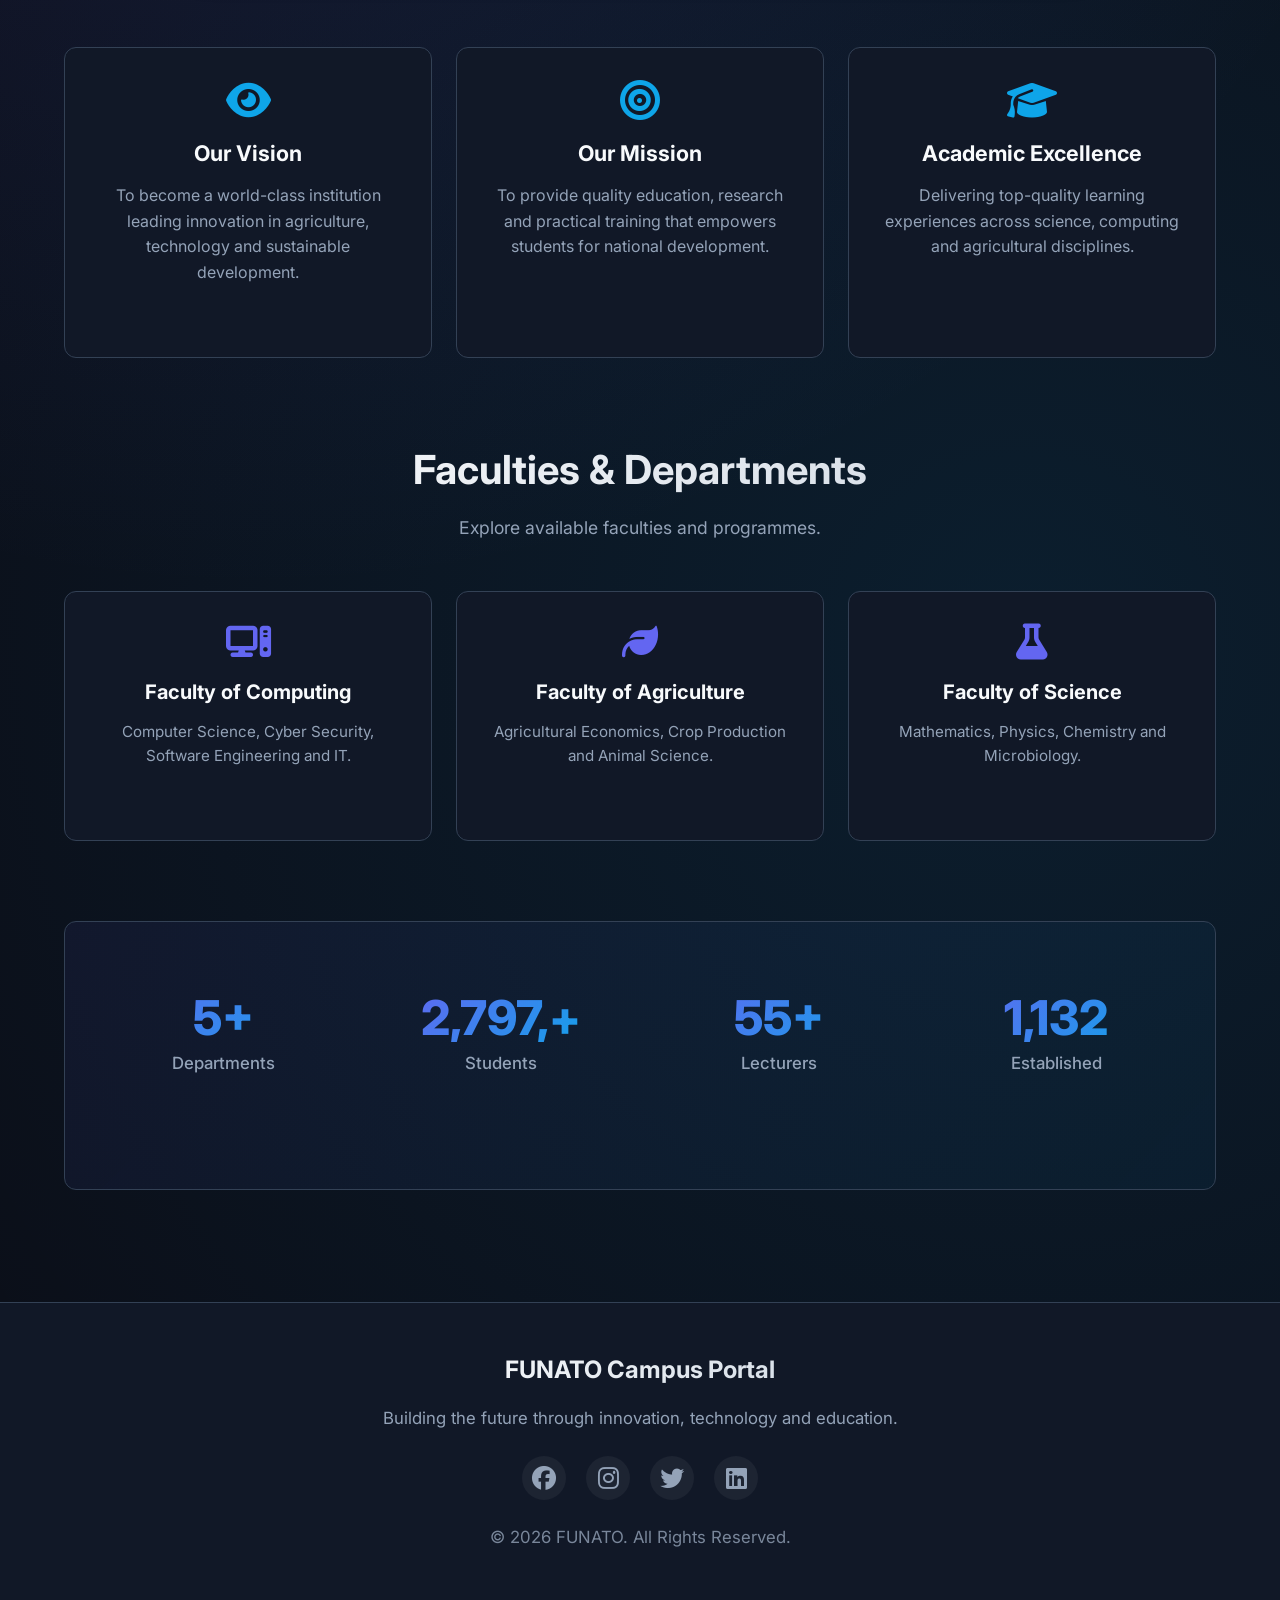
==== commit 24cc43d3: "Fix HTML formatting and structure in about.html" ====
--- a/about.html
+++ b/about.html
@@ -20,7 +20,7 @@
 
   <!-- CSS -->
 
-  <link rel="stylesheet" href="./assets/css/styles.css">
+  <link rel="stylesheet" href="assets/css/styles.css">
 
 </head>
 
@@ -339,7 +339,7 @@
 
   </footer>
 
-  <script src="./assets/js/script.js"></script>
+  <script src="assets/js/script.js"></script>
 
 </body>
 </html>
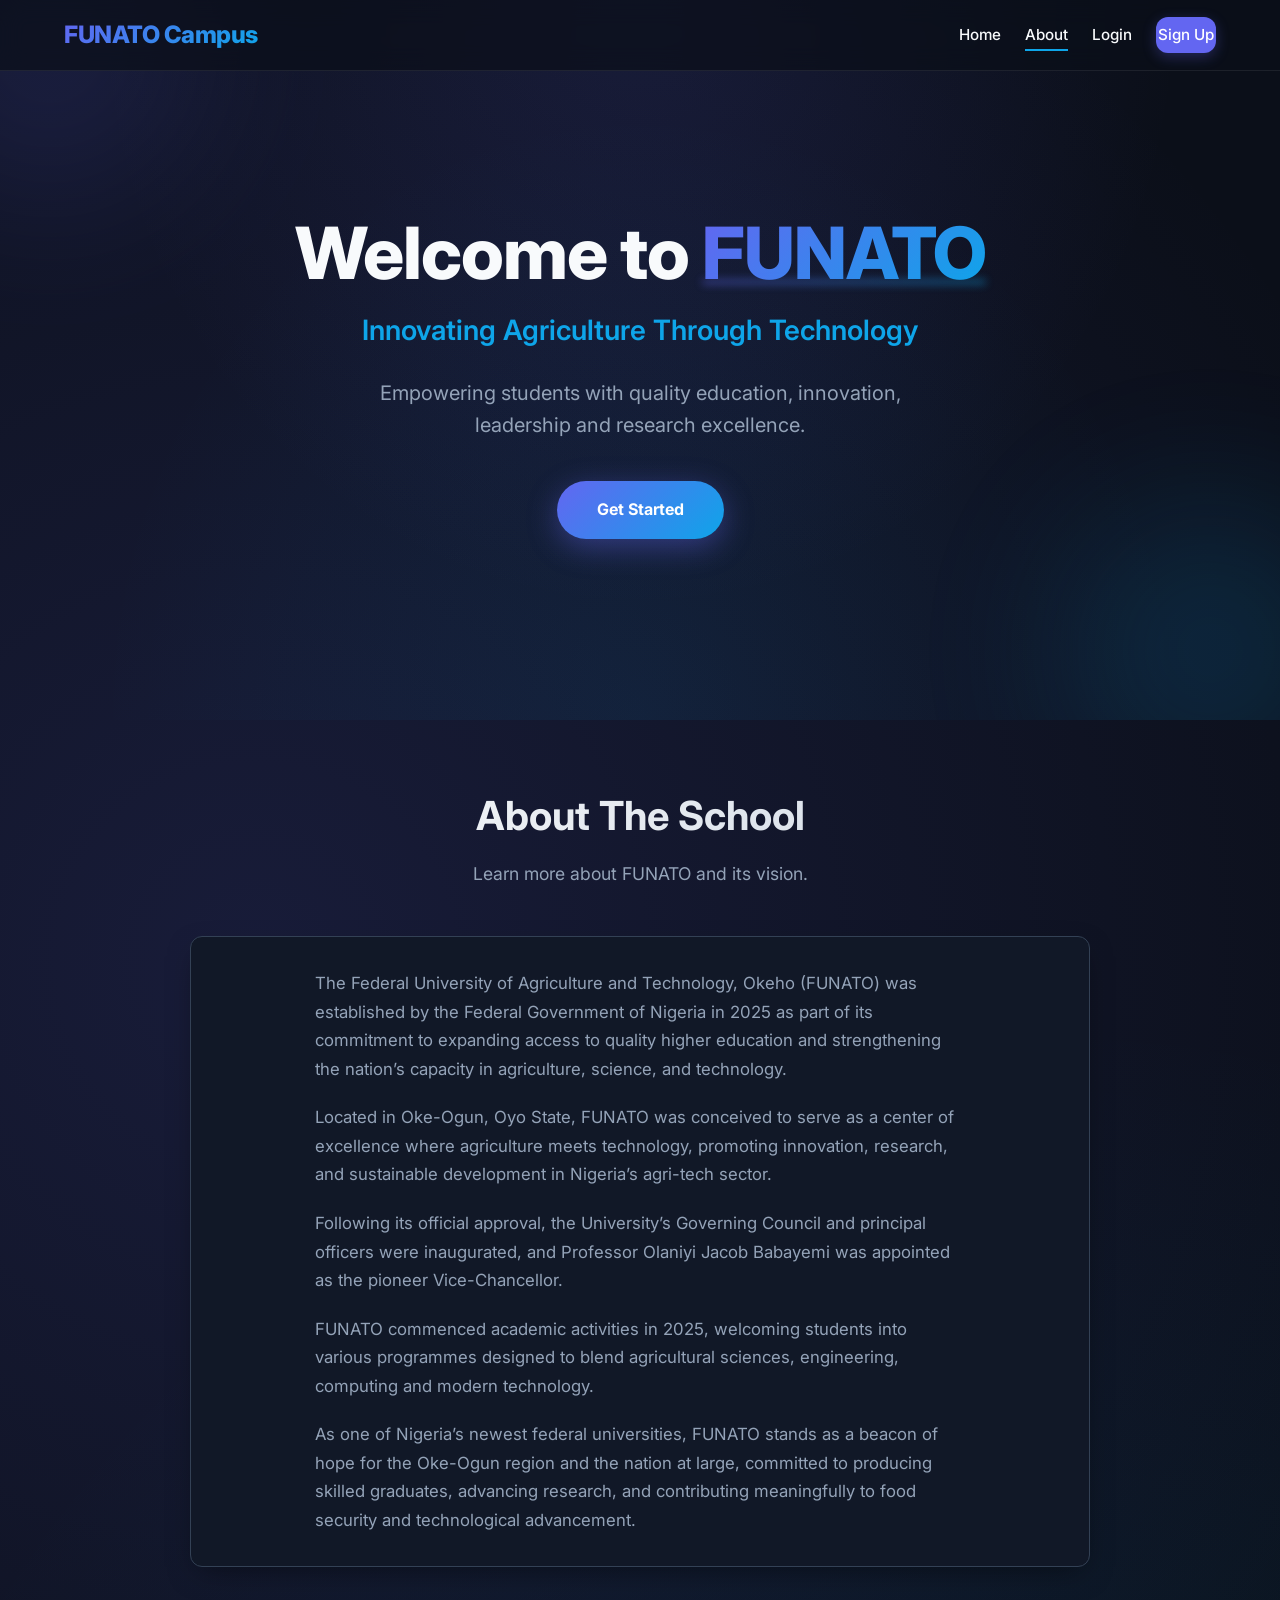
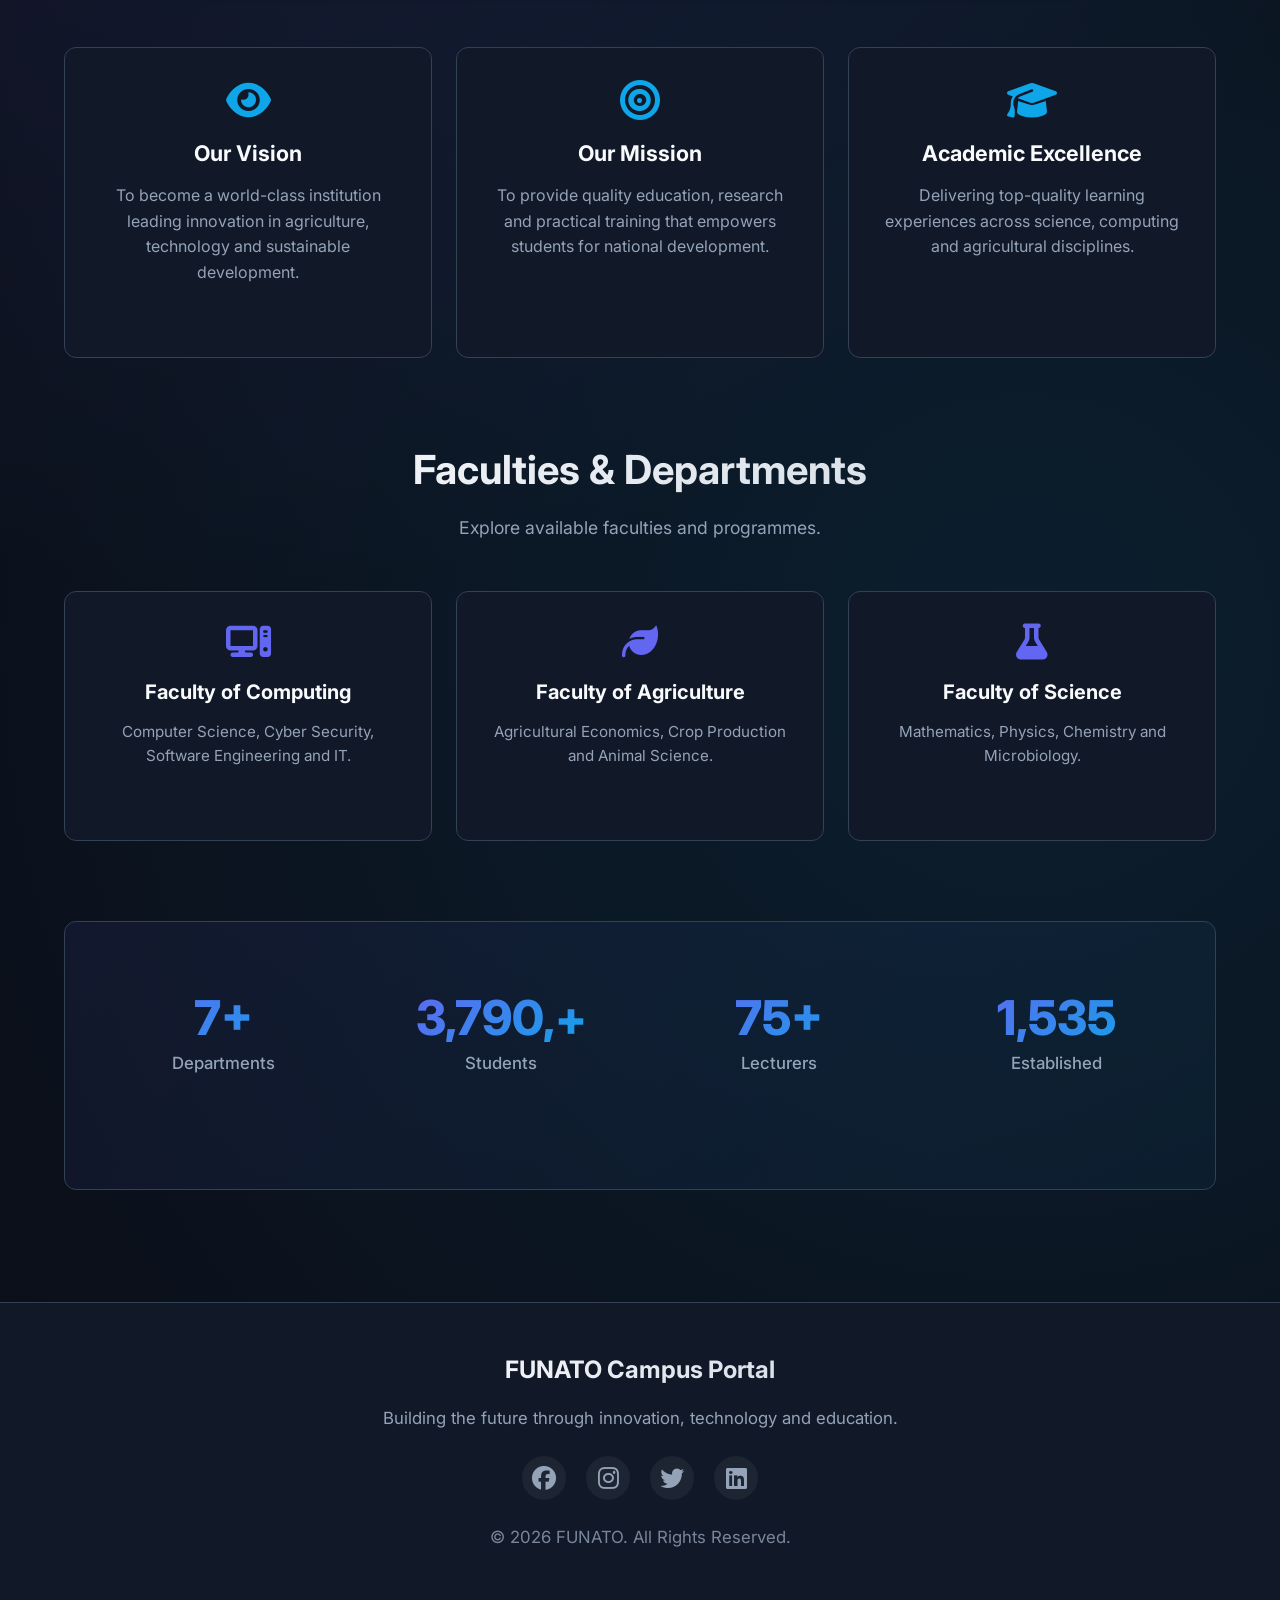
==== commit 33df2ec2: "Fix HTML formatting issues in about.html" ====
--- a/about.html
+++ b/about.html
@@ -40,7 +40,7 @@
 
         <a href="index.html">Home</a>
 
-        <a href="/about.html" class="active">
+        <a href="about.html" class="active">
           About
         </a>
 
@@ -73,17 +73,17 @@
 
   <div class="mobile-menu">
 
-    <a href="/index.html">Home</a>
-
-    <a href="/about.html">About</a>
-
-    <a href="/courses.html">Courses</a>
-
-    <a href="/lecturers.html">Lecturers</a>
-
-    <a href="/login.html">Login</a>
-
-    <a href="/register.html">Sign Up</a>
+    <a href="index.html">Home</a>
+
+    <a href="about.html">About</a>
+
+    <a href="courses.html">Courses</a>
+
+    <a href="lecturers.html">Lecturers</a>
+
+    <a href="login.html">Login</a>
+
+    <a href="register.html">Sign Up</a>
 
   </div>
 
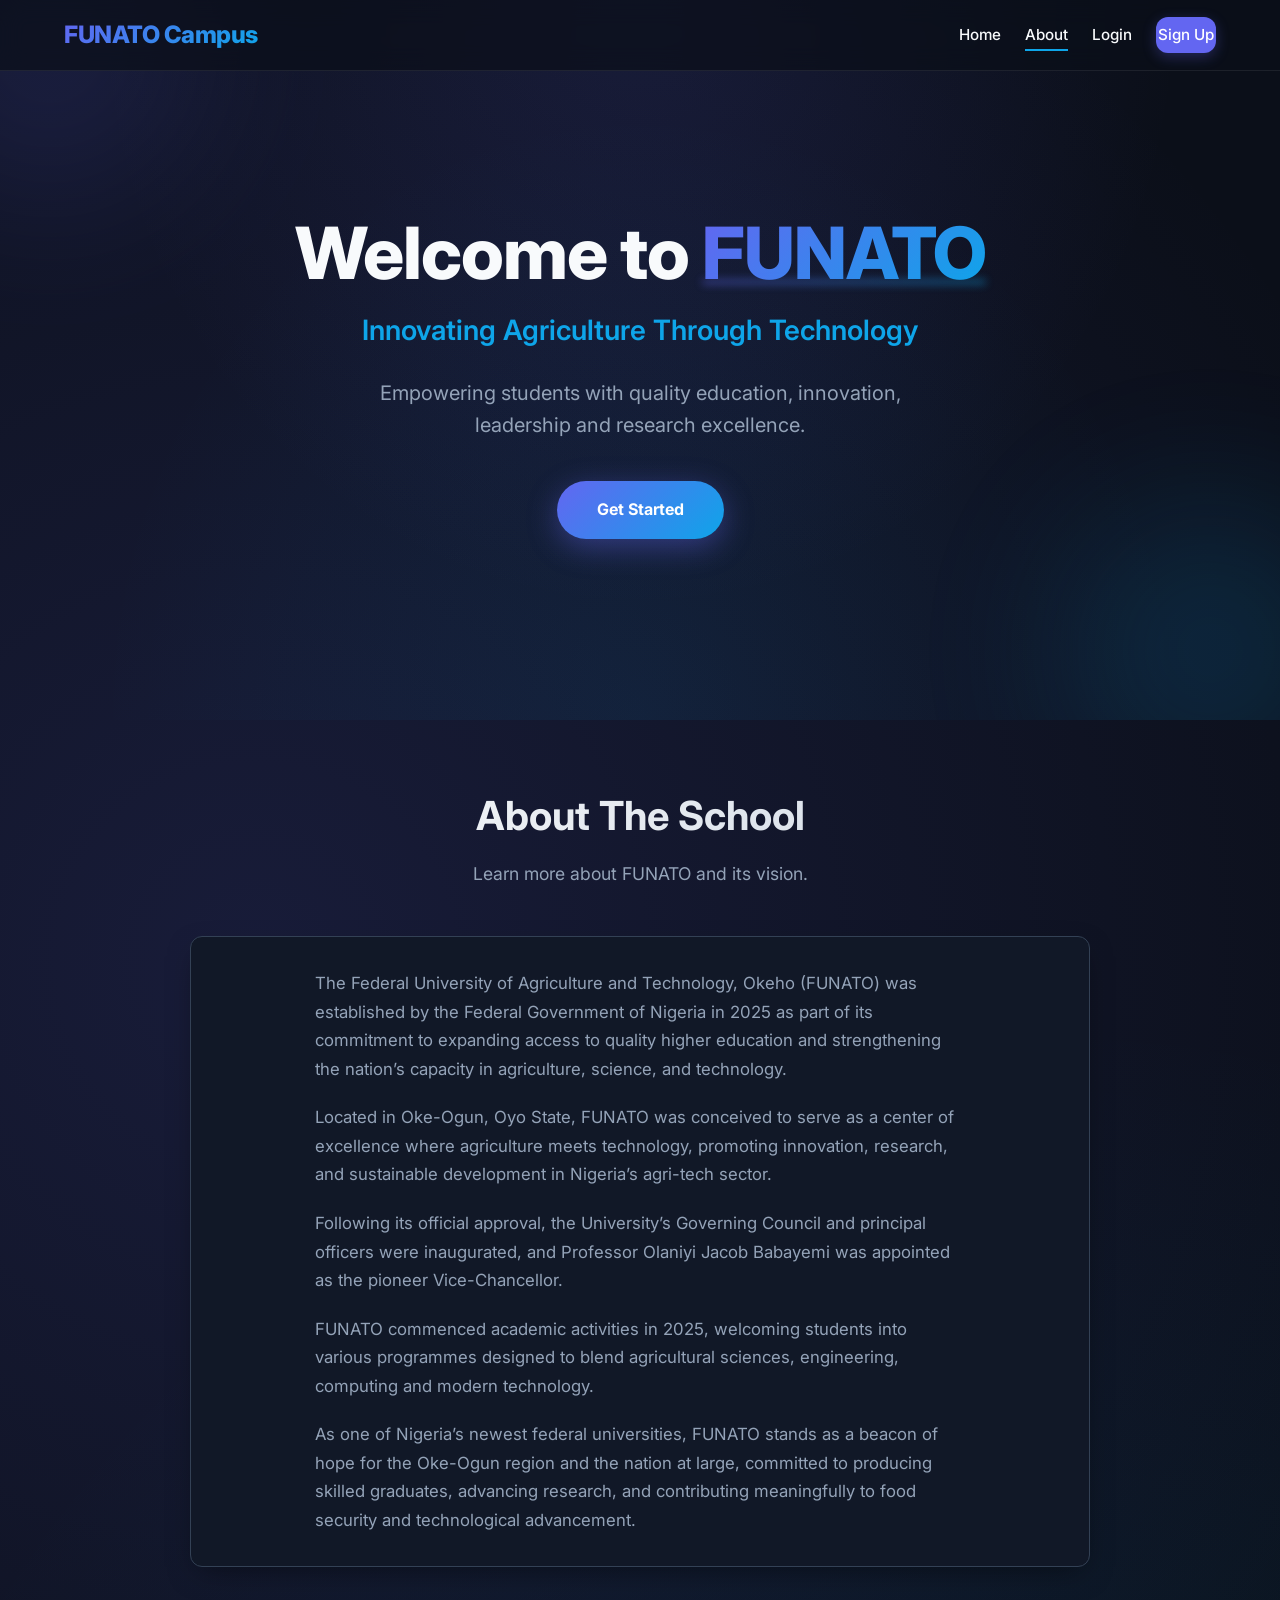
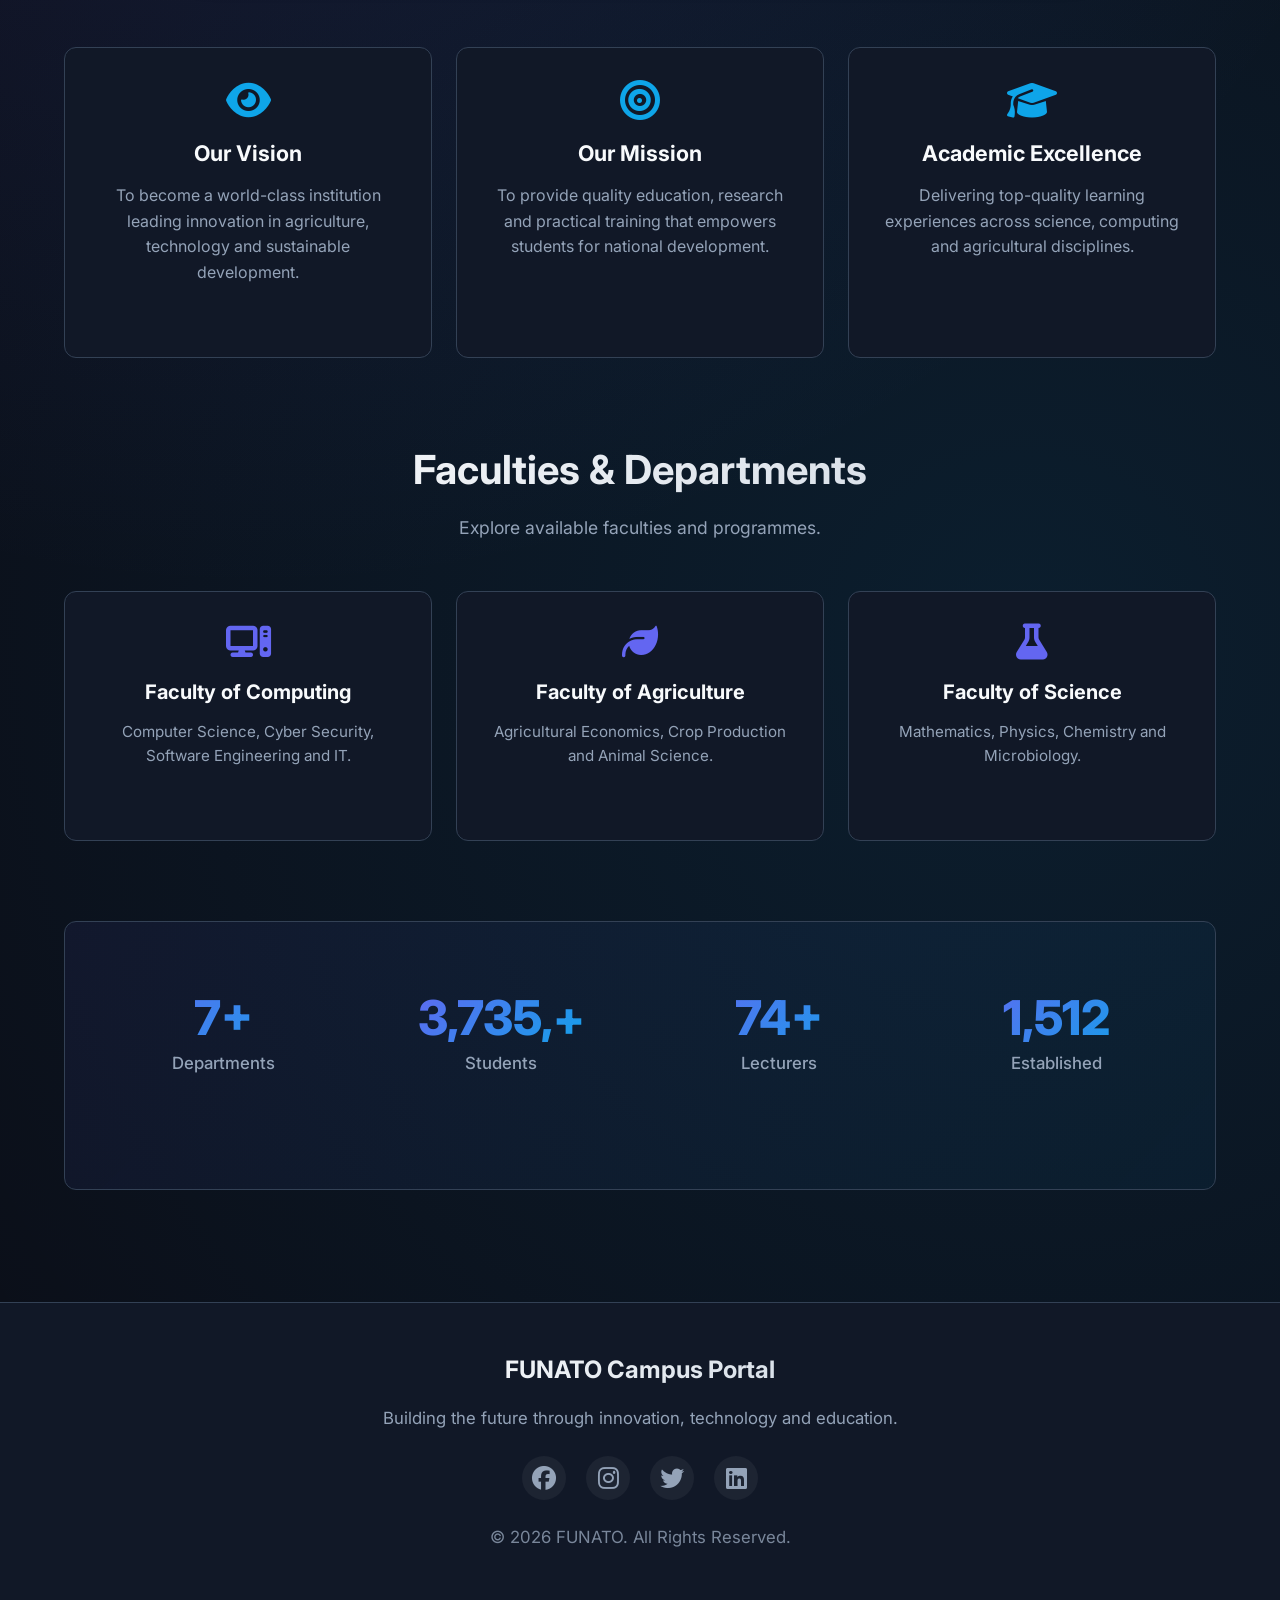
==== commit e4c11916: "Add files via upload" ====
--- a/about.html
+++ b/about.html
@@ -77,9 +77,6 @@
 
     <a href="about.html">About</a>
 
-    <a href="courses.html">Courses</a>
-
-    <a href="lecturers.html">Lecturers</a>
 
     <a href="login.html">Login</a>
 
@@ -106,7 +103,7 @@
         innovation, leadership and research excellence.
       </p>
 
-      <a href="/register.html" class="hero-btn">
+      <a href="register.html" class="hero-btn">
         Get Started
       </a>
 
@@ -342,4 +339,4 @@
   <script src="assets/js/script.js"></script>
 
 </body>
-</html>
+</html>
